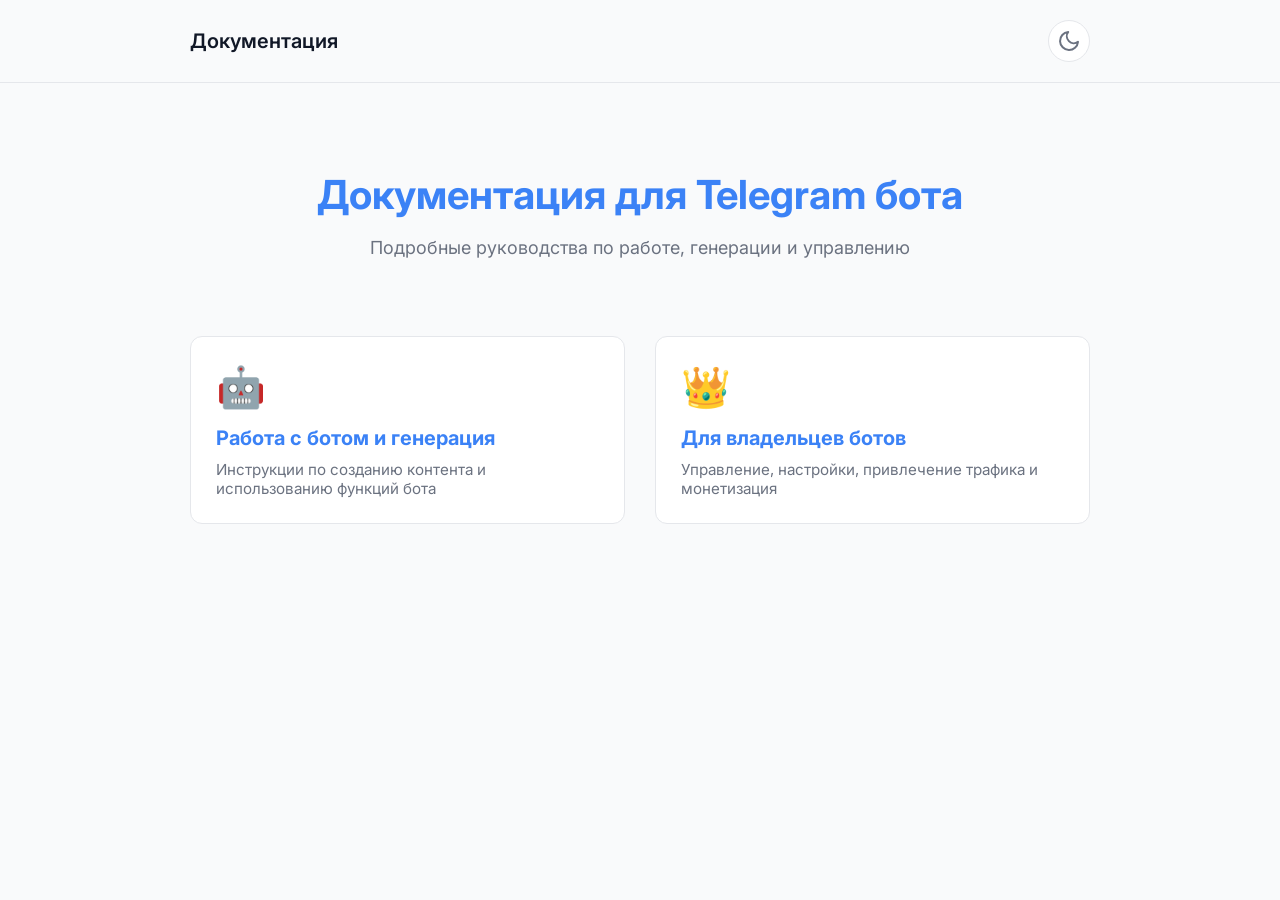
==== index.html @ 94080bd0 "123" ====
<!DOCTYPE html><html lang="ru"><head><meta charset="UTF-8"><meta name="viewport" content="width=device-width, initial-scale=1.0"><title>Документация для Telegram бота</title><link rel="stylesheet" href="style.css"><link rel="preconnect" href="https://fonts.googleapis.com"><link rel="preconnect" href="https://fonts.gstatic.com" crossorigin><link href="https://fonts.googleapis.com/css2?family=Inter:wght@400;500;600;700&display=swap" rel="stylesheet"></head><body class="light-theme"><header><div class="container"><a href="index.html" class="logo">Документация</a><div class="theme-switcher" id="theme-switcher"><svg class="sun" xmlns="http://www.w3.org/2000/svg" width="24" height="24" viewBox="0 0 24 24" fill="none" stroke="currentColor" stroke-width="2" stroke-linecap="round" stroke-linejoin="round"><circle cx="12" cy="12" r="5"></circle><line x1="12" y1="1" x2="12" y2="3"></line><line x1="12" y1="21" x2="12" y2="23"></line><line x1="4.22" y1="4.22" x2="5.64" y2="5.64"></line><line x1="18.36" y1="18.36" x2="19.78" y2="19.78"></line><line x1="1" y1="12" x2="3" y2="12"></line><line x1="21" y1="12" x2="23" y2="12"></line><line x1="4.22" y1="19.78" x2="5.64" y2="18.36"></line><line x1="18.36" y1="5.64" x2="19.78" y2="4.22"></line></svg><svg class="moon" xmlns="http://www.w3.org/2000/svg" width="24" height="24" viewBox="0 0 24 24" fill="none" stroke="currentColor" stroke-width="2" stroke-linecap="round" stroke-linejoin="round"><path d="M21 12.79A9 9 0 1 1 11.21 3 7 7 0 0 0 21 12.79z"></path></svg></div></div></header><main><div class="container hero"><h1>Документация для Telegram бота</h1><p>Подробные руководства по работе, генерации и управлению</p></div><div class="container grid"><a href="guide_main.html" class="card"><div class="card-emoji">🤖</div><h2>Работа с ботом и генерация</h2><p>Инструкции по созданию контента и использованию функций бота</p></a><a href="owners_guide.html" class="card"><div class="card-emoji">👑</div><h2>Для владельцев ботов</h2><p>Управление, настройки, привлечение трафика и монетизация</p></a></div></main><script src="script.js"></script></body></html>
---- style.css ----
:root { --primary-color: #3b82f6; --primary-color-light: #dbeafe; --light-bg: #f9fafb; --light-card-bg: #ffffff; --light-text: #111827; --light-text-secondary: #6B7280; --light-border: #e5e7eb; --dark-bg: #111827; --dark-card-bg: #1F2937; --dark-text: #F9FAFB; --dark-text-secondary: #9CA3AF; --dark-border: #374151; --tip-bg-light: #f0fdf4; --tip-border-light: #bbf7d0; --tip-text-light: #166534; --tip-bg-dark: rgba(74, 222, 128, 0.1); --tip-border-dark: #22c55e; --tip-text-dark: #bbf7d0; --warning-bg-light: #fffbeb; --warning-border-light: #fde68a; --warning-text-light: #b45309; --warning-bg-dark: rgba(250, 204, 21, 0.1); --warning-border-dark: #f59e0b; --warning-text-dark: #fde68a; --note-bg-light: #eff6ff; --note-border-light: #bfdbfe; --note-text-light: #1e40af; --note-bg-dark: rgba(96, 165, 250, 0.1); --note-border-dark: #3b82f6; --note-text-dark: #bfdbfe; }
body { font-family: 'Inter', sans-serif; margin: 0; transition: background-color 0.3s, color 0.3s; } body.light-theme { background-color: var(--light-bg); color: var(--light-text); } body.dark-theme { background-color: var(--dark-bg); color: var(--dark-text); } .container { max-width: 900px; margin: 0 auto; padding: 0 20px; } header { padding: 20px 0; border-bottom: 1px solid var(--light-border); } body.dark-theme header { border-bottom-color: var(--dark-border); } header .container { display: flex; justify-content: space-between; align-items: center; } .logo { font-size: 1.25rem; font-weight: 600; text-decoration: none; color: inherit; } .theme-switcher { cursor: pointer; background-color: var(--light-card-bg); border: 1px solid var(--light-border); border-radius: 50%; width: 40px; height: 40px; display: flex; align-items: center; justify-content: center; } body.dark-theme .theme-switcher { background-color: var(--dark-card-bg); border-color: var(--dark-border); } .theme-switcher svg { color: var(--light-text-secondary); } body.dark-theme .theme-switcher svg { color: var(--dark-text-secondary); } .theme-switcher .sun { display: none; } .theme-switcher .moon { display: block; } body.dark-theme .theme-switcher .sun { display: block; } body.dark-theme .theme-switcher .moon { display: none; } .hero { text-align: center; padding: 60px 0; } .hero h1 { font-size: 2.5rem; font-weight: 700; margin-bottom: 10px; color: var(--primary-color); } .hero p { font-size: 1.125rem; color: var(--light-text-secondary); } body.dark-theme .hero p { color: var(--dark-text-secondary); } .grid { display: grid; grid-template-columns: repeat(auto-fit, minmax(280px, 1fr)); gap: 30px; padding-bottom: 60px; } .card { text-decoration: none; color: inherit; border-radius: 12px; padding: 25px; transition: transform 0.2s, box-shadow 0.2s; background-color: var(--light-card-bg); border: 1px solid var(--light-border); display: flex; flex-direction: column; } body.dark-theme .card { background-color: var(--dark-card-bg); border-color: var(--dark-border); } .card:hover { transform: translateY(-5px); box-shadow: 0 10px 15px -3px rgba(0,0,0,0.1), 0 4px 6px -2px rgba(0,0,0,0.05); } body.dark-theme .card:hover { box-shadow: 0 10px 15px -3px rgba(0,0,0,0.3), 0 4px 6px -2px rgba(0,0,0,0.25); } .card.disabled-card { opacity: 0.6; cursor: not-allowed; } .card.disabled-card:hover { transform: none; box-shadow: none; } .card-emoji { font-size: 2.5rem; margin-bottom: 15px; } .card .card-emoji-small { font-size: 1.75rem; margin-bottom: 12px; filter: grayscale(1); transition: filter 0.2s; } .card:hover .card-emoji-small { filter: grayscale(0); } .card h2 { font-size: 1.25rem; margin: 0 0 10px 0; color: var(--primary-color); flex-grow: 1; } .card p { margin: 0; font-size: 0.95rem; color: var(--light-text-secondary); } body.dark-theme .card p { color: var(--dark-text-secondary); } .content-container { display: flex; flex-direction: column; gap: 40px; padding-top: 40px; padding-bottom: 40px; } @media (min-width: 768px) { .content-container { flex-direction: row; } } .sidebar { width: 100%; flex-shrink: 0; } @media (min-width: 768px) { .sidebar { width: 220px; } } .sidebar h3 { font-size: 1rem; font-weight: 600; margin-top: 0; margin-bottom: 15px; padding-bottom: 10px; border-bottom: 1px solid var(--light-border) } body.dark-theme .sidebar h3 { border-bottom-color: var(--dark-border); } .sidebar ul { list-style: none; padding: 0; margin: 0; } .sidebar ul li a { display: block; padding: 8px 12px; text-decoration: none; color: var(--light-text-secondary); border-radius: 6px; transition: background-color 0.2s, color 0.2s; } body.dark-theme .sidebar ul li a { color: var(--dark-text-secondary); } .sidebar ul li a:hover { background-color: var(--light-border); color: var(--light-text); } body.dark-theme .sidebar ul li a:hover { background-color: var(--dark-card-bg); color: var(--dark-text); } .sidebar ul li a.active { background-color: var(--primary-color-light); color: var(--primary-color); font-weight: 500; } .main-content { flex-grow: 1; line-height: 1.7; word-wrap: break-word; } .main-content > *:first-child { margin-top: 0; } .main-content h1, .main-content h2, .main-content h3, .main-content h4 { color: var(--primary-color); margin-bottom: 0.5em; line-height: 1.3; } .main-content p { margin-bottom: 1.2em; } .main-content img { max-width: 100%; height: auto; border-radius: 8px; margin: 20px 0; border: 1px solid var(--light-border); } body.dark-theme .main-content img { border-color: var(--dark-border); } .main-content a { color: var(--primary-color); text-decoration: none; } .main-content a:hover { text-decoration: underline; } .main-content ul, .main-content ol { padding-left: 20px; } .info-box { border-left-width: 4px; border-radius: 6px; padding: 16px; margin: 20px 0; } .info-box p { margin: 0; } body.light-theme .info-box.tip { background-color: var(--tip-bg-light); border-color: var(--tip-border-light); color: var(--tip-text-light); } body.dark-theme .info-box.tip { background-color: var(--tip-bg-dark); border-color: var(--tip-border-dark); color: var(--tip-text-dark); } body.light-theme .info-box.warning { background-color: var(--warning-bg-light); border-color: var(--warning-border-light); color: var(--warning-text-light); } body.dark-theme .info-box.warning { background-color: var(--warning-bg-dark); border-color: var(--warning-border-dark); color: var(--warning-text-dark); } body.light-theme .info-box.note { background-color: var(--note-bg-light); border-color: var(--note-border-light); color: var(--note-text-light); } body.dark-theme .info-box.note { background-color: var(--note-bg-dark); border-color: var(--note-border-dark); color: var(--note-text-dark); }
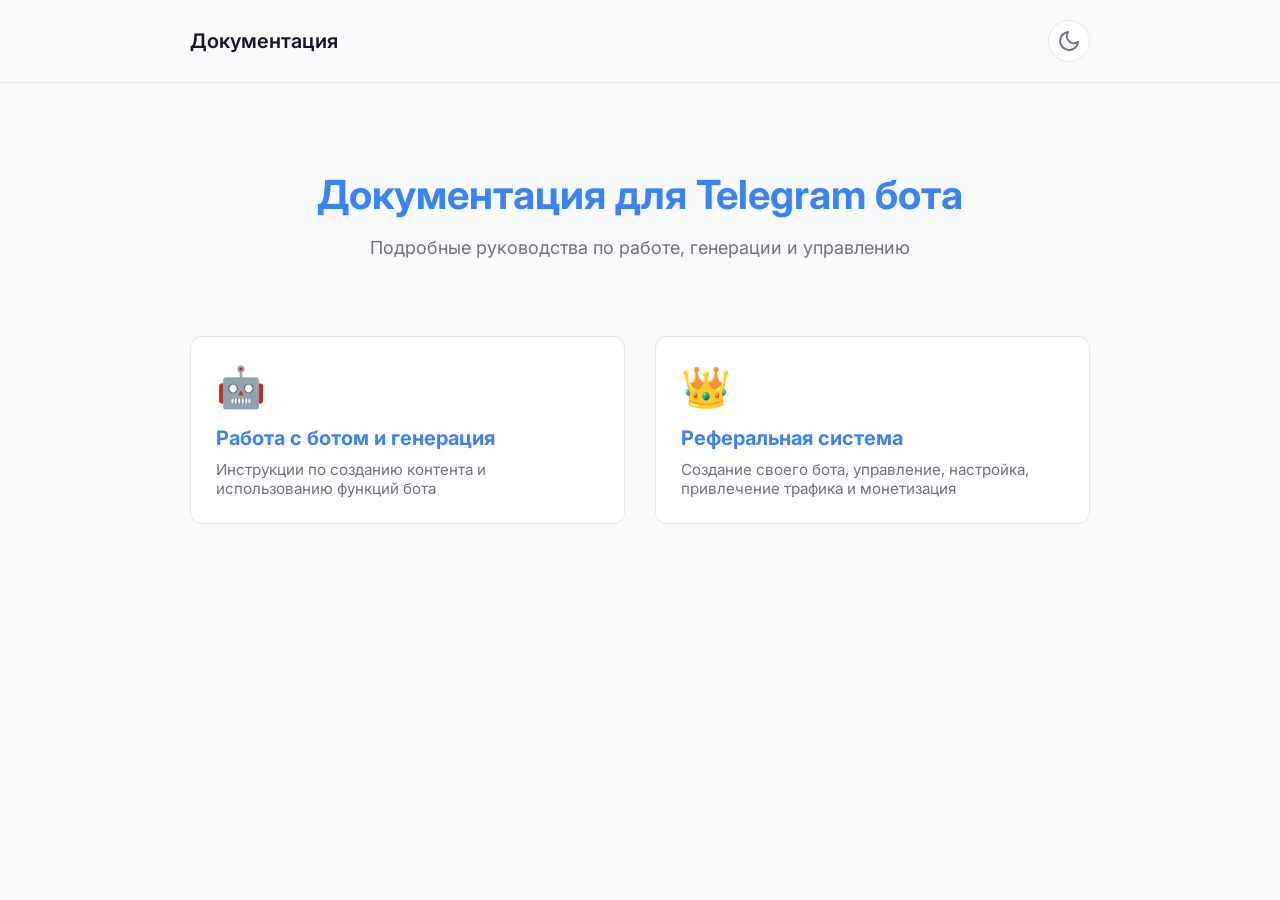
==== commit b73d95da: "123" ====
--- a/index.html
+++ b/index.html
@@ -1,2 +1,2 @@
 
-<!DOCTYPE html><html lang="ru"><head><meta charset="UTF-8"><meta name="viewport" content="width=device-width, initial-scale=1.0"><title>Документация для Telegram бота</title><link rel="stylesheet" href="style.css"><link rel="preconnect" href="https://fonts.googleapis.com"><link rel="preconnect" href="https://fonts.gstatic.com" crossorigin><link href="https://fonts.googleapis.com/css2?family=Inter:wght@400;500;600;700&display=swap" rel="stylesheet"></head><body class="light-theme"><header><div class="container"><a href="index.html" class="logo">Документация</a><div class="theme-switcher" id="theme-switcher"><svg class="sun" xmlns="http://www.w3.org/2000/svg" width="24" height="24" viewBox="0 0 24 24" fill="none" stroke="currentColor" stroke-width="2" stroke-linecap="round" stroke-linejoin="round"><circle cx="12" cy="12" r="5"></circle><line x1="12" y1="1" x2="12" y2="3"></line><line x1="12" y1="21" x2="12" y2="23"></line><line x1="4.22" y1="4.22" x2="5.64" y2="5.64"></line><line x1="18.36" y1="18.36" x2="19.78" y2="19.78"></line><line x1="1" y1="12" x2="3" y2="12"></line><line x1="21" y1="12" x2="23" y2="12"></line><line x1="4.22" y1="19.78" x2="5.64" y2="18.36"></line><line x1="18.36" y1="5.64" x2="19.78" y2="4.22"></line></svg><svg class="moon" xmlns="http://www.w3.org/2000/svg" width="24" height="24" viewBox="0 0 24 24" fill="none" stroke="currentColor" stroke-width="2" stroke-linecap="round" stroke-linejoin="round"><path d="M21 12.79A9 9 0 1 1 11.21 3 7 7 0 0 0 21 12.79z"></path></svg></div></div></header><main><div class="container hero"><h1>Документация для Telegram бота</h1><p>Подробные руководства по работе, генерации и управлению</p></div><div class="container grid"><a href="guide_main.html" class="card"><div class="card-emoji">🤖</div><h2>Работа с ботом и генерация</h2><p>Инструкции по созданию контента и использованию функций бота</p></a><a href="owners_guide.html" class="card"><div class="card-emoji">👑</div><h2>Для владельцев ботов</h2><p>Управление, настройки, привлечение трафика и монетизация</p></a></div></main><script src="script.js"></script></body></html>
+<!DOCTYPE html><html lang="ru"><head><meta charset="UTF-8"><meta name="viewport" content="width=device-width, initial-scale=1.0"><title>Документация для Telegram бота</title><link rel="stylesheet" href="style.css"><link rel="preconnect" href="https://fonts.googleapis.com"><link rel="preconnect" href="https://fonts.gstatic.com" crossorigin><link href="https://fonts.googleapis.com/css2?family=Inter:wght@400;500;600;700&display=swap" rel="stylesheet"></head><body class="light-theme"><header><div class="container"><a href="index.html" class="logo">Документация</a><div class="theme-switcher" id="theme-switcher"><svg class="sun" xmlns="http://www.w3.org/2000/svg" width="24" height="24" viewBox="0 0 24 24" fill="none" stroke="currentColor" stroke-width="2" stroke-linecap="round" stroke-linejoin="round"><circle cx="12" cy="12" r="5"></circle><line x1="12" y1="1" x2="12" y2="3"></line><line x1="12" y1="21" x2="12" y2="23"></line><line x1="4.22" y1="4.22" x2="5.64" y2="5.64"></line><line x1="18.36" y1="18.36" x2="19.78" y2="19.78"></line><line x1="1" y1="12" x2="3" y2="12"></line><line x1="21" y1="12" x2="23" y2="12"></line><line x1="4.22" y1="19.78" x2="5.64" y2="18.36"></line><line x1="18.36" y1="5.64" x2="19.78" y2="4.22"></line></svg><svg class="moon" xmlns="http://www.w3.org/2000/svg" width="24" height="24" viewBox="0 0 24 24" fill="none" stroke="currentColor" stroke-width="2" stroke-linecap="round" stroke-linejoin="round"><path d="M21 12.79A9 9 0 1 1 11.21 3 7 7 0 0 0 21 12.79z"></path></svg></div></div></header><main><div class="container hero"><h1>Документация для Telegram бота</h1><p>Подробные руководства по работе, генерации и управлению</p></div><div class="container grid"><a href="guide_main.html" class="card"><div class="card-emoji">🤖</div><h2>Работа с ботом и генерация</h2><p>Инструкции по созданию контента и использованию функций бота</p></a><a href="owners_guide.html" class="card"><div class="card-emoji">👑</div><h2>Реферальная система</h2><p>Создание своего бота, управление, настройка, привлечение трафика и монетизация</p></a></div></main><script src="script.js"></script></body></html>
